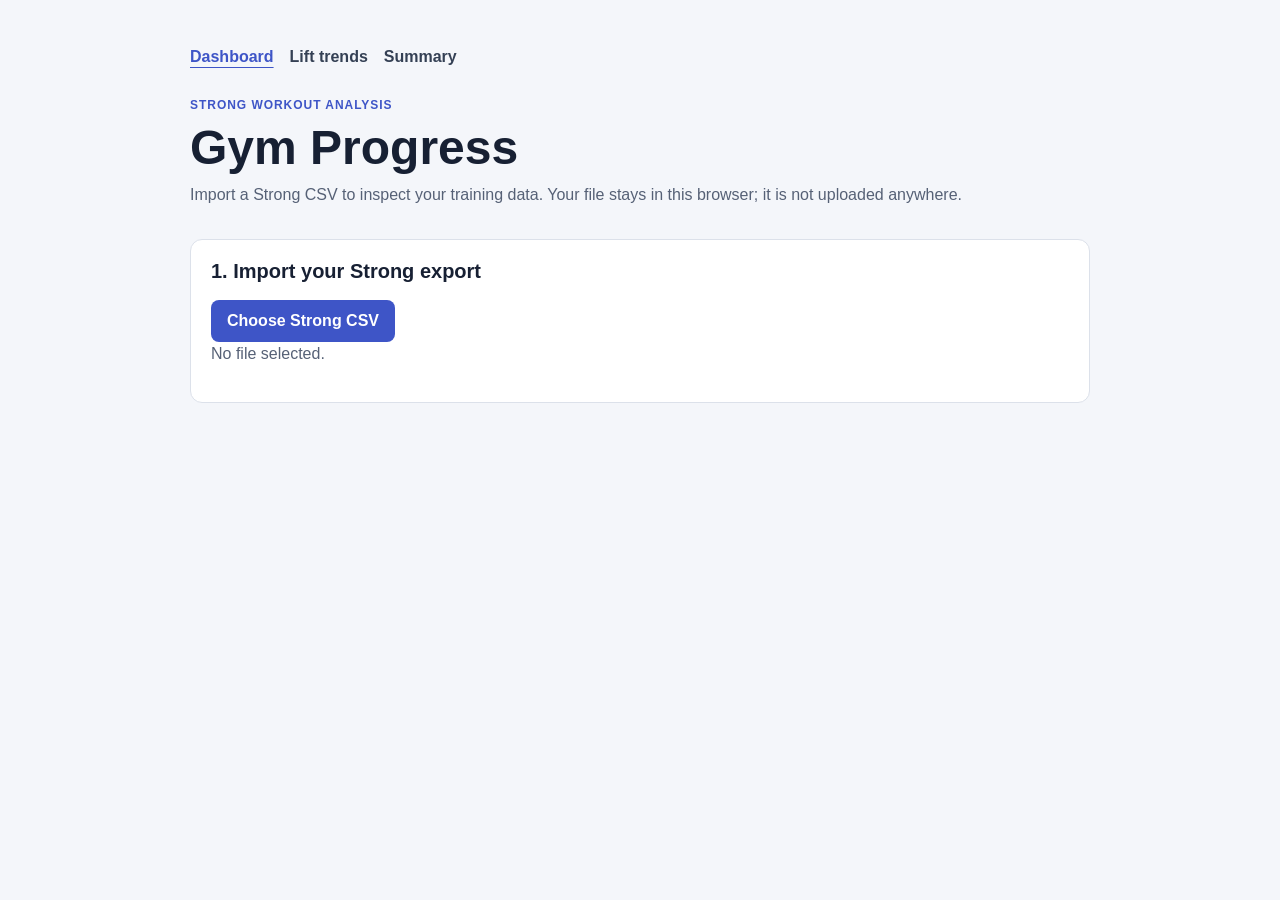
==== index.html @ dc495aec "Add training summary page" ====
<!doctype html>
<html lang="en">
  <head>
    <meta charset="UTF-8" />
    <meta name="viewport" content="width=device-width, initial-scale=1.0" />
    <title>Gym Progress</title>
    <link rel="stylesheet" href="style.css" />
  </head>
  <body>
    <main class="app">
      <header>
        <nav class="site-nav" aria-label="Main navigation">
          <a href="index.html" aria-current="page">Dashboard</a>
          <a href="trends.html">Lift trends</a>
          <a href="summary.html">Summary</a>
        </nav>
        <p class="eyebrow">Strong workout analysis</p>
        <h1>Gym Progress</h1>
        <p class="intro">Import a Strong CSV to inspect your training data. Your file stays in this browser; it is not uploaded anywhere.</p>
      </header>

      <section class="upload-panel" aria-labelledby="upload-title">
        <h2 id="upload-title">1. Import your Strong export</h2>
        <label class="file-picker" for="csv-file">
          <span>Choose Strong CSV</span>
          <input id="csv-file" type="file" accept=".csv,text/csv" />
        </label>
        <p id="file-status" class="status" aria-live="polite">No file selected.</p>
      </section>

      <section id="results" class="results" hidden aria-live="polite">
        <h2>2. Imported data</h2>
        <div class="summary-grid">
          <article class="metric-card"><span>Logged sets</span><strong id="set-count">0</strong></article>
          <article class="metric-card"><span>Workouts</span><strong id="workout-count">0</strong></article>
          <article class="metric-card"><span>Exercises</span><strong id="exercise-count">0</strong></article>
          <article class="metric-card"><span>Unmapped exercises</span><strong id="unmapped-count">0</strong></article>
        </div>

        <section class="unmapped-panel" aria-labelledby="unmapped-title">
          <h3 id="unmapped-title">Exercises needing a muscle mapping</h3>
          <p id="unmapped-message">All imported exercises have a mapping.</p>
          <ul id="unmapped-list"></ul>
        </section>

        <section class="hard-set-panel" aria-labelledby="hard-set-title">
          <h3 id="hard-set-title">Direct hard sets by muscle group</h3>
          <p>Every logged set counts once for each primary muscle of that exercise. Indirect sets are displayed separately.</p>
          <div id="muscle-set-summary" class="muscle-set-summary"></div>
        </section>

        <section aria-labelledby="weekly-title">
          <h3 id="weekly-title">Recent training weeks</h3>
          <p class="table-note">The most recent 12 weeks in this export, grouped Monday–Sunday. Counts are direct hard sets only.</p>
          <div class="table-wrap">
            <table>
              <thead>
                <tr><th>Week beginning</th><th>Direct hard sets</th><th>Muscle-group breakdown</th></tr>
              </thead>
              <tbody id="weekly-table-body"></tbody>
            </table>
          </div>
        </section>

        <section aria-labelledby="sets-title">
          <h3 id="sets-title">Imported sets</h3>
          <p class="table-note">Showing the first 25 sets. Direct and indirect muscles come from the editable mapping file.</p>
          <div class="table-wrap">
            <table>
              <thead>
                <tr><th>Date</th><th>Exercise</th><th>Weight</th><th>Reps</th><th>Direct muscles</th><th>Indirect muscles</th></tr>
              </thead>
              <tbody id="sets-table-body"></tbody>
            </table>
          </div>
        </section>
      </section>
    </main>

    <script src="data.js"></script>
    <script src="exercise-muscles.js"></script>
    <script src="script.js"></script>
  </body>
</html>
---- style.css ----
:root {
  font-family: Arial, sans-serif;
  color: #172033;
  background: #f4f6fa;
}

body {
  margin: 0;
}

.app {
  max-width: 900px;
  margin: 0 auto;
  padding: 3rem 1rem;
}

.site-nav {
  display: flex;
  gap: 1rem;
  margin-bottom: 2rem;
}

.site-nav a {
  color: #344054;
  font-weight: 700;
  text-decoration: none;
}

.site-nav a[aria-current="page"] {
  color: #3e55c7;
  text-decoration: underline;
  text-underline-offset: 0.3rem;
}

.select-label {
  display: block;
  margin-bottom: 0.5rem;
  font-weight: 700;
}

select {
  width: min(100%, 420px);
  padding: 0.7rem;
  color: #172033;
  background: #ffffff;
  border: 1px solid #aeb8c9;
  border-radius: 0.5rem;
  font: inherit;
}

.date-range {
  display: flex;
  flex-wrap: wrap;
  gap: 0.75rem;
  margin-top: 1.25rem;
}

.date-range label {
  display: grid;
  gap: 0.35rem;
  color: #344054;
  font-size: 0.9rem;
  font-weight: 700;
}

.date-range input {
  padding: 0.6rem;
  color: #172033;
  background: #ffffff;
  border: 1px solid #aeb8c9;
  border-radius: 0.5rem;
  font: inherit;
}

h1, h2, h3, p {
  margin-top: 0;
}

h1 {
  margin-bottom: 0.5rem;
  font-size: clamp(2rem, 5vw, 3rem);
}

h2 {
  font-size: 1.25rem;
}

h3 {
  font-size: 1rem;
}

.eyebrow {
  margin-bottom: 0.5rem;
  color: #3e55c7;
  font-weight: 700;
  letter-spacing: 0.08em;
  text-transform: uppercase;
  font-size: 0.75rem;
}

.intro, .status, .table-note, .unmapped-panel p {
  color: #566176;
  line-height: 1.5;
}

.upload-panel, .unmapped-panel {
  margin-top: 2rem;
  padding: 1.25rem;
  background: #ffffff;
  border: 1px solid #dce1ea;
  border-radius: 0.75rem;
}

.file-picker {
  display: inline-block;
  padding: 0.75rem 1rem;
  color: #ffffff;
  background: #3e55c7;
  border-radius: 0.5rem;
  cursor: pointer;
  font-weight: 700;
}

.file-picker:hover {
  background: #3145a9;
}

.file-picker input {
  display: none;
}

.results {
  margin-top: 2.5rem;
}

.summary-grid {
  display: grid;
  grid-template-columns: repeat(auto-fit, minmax(145px, 1fr));
  gap: 0.75rem;
  margin: 1rem 0 1.5rem;
}

.metric-card {
  padding: 1rem;
  background: #ffffff;
  border: 1px solid #dce1ea;
  border-radius: 0.75rem;
}

.metric-card span {
  display: block;
  color: #566176;
  font-size: 0.85rem;
}

.metric-card strong {
  display: block;
  margin-top: 0.25rem;
  font-size: 1.7rem;
}

.unmapped-panel {
  margin: 0 0 1.5rem;
  border-left: 4px solid #e7a830;
}

.hard-set-panel {
  margin: 0 0 1.5rem;
}

.one-rm-panel {
  margin: 2rem 0;
}

.summary-section {
  margin: 2rem 0;
}

.summary-section > p {
  color: #566176;
  line-height: 1.5;
}

.deload-section {
  padding: 1rem 1.25rem;
  background: #ffffff;
  border-left: 4px solid #7a5af8;
  border-radius: 0 0.75rem 0.75rem 0;
}

.one-rm-panel > p {
  color: #566176;
  line-height: 1.5;
}

.one-rm-panel code {
  padding: 0.1rem 0.25rem;
  background: #e9edf8;
  border-radius: 0.25rem;
}

.one-rm-chart {
  width: 100%;
  height: auto;
  margin-top: 0.75rem;
}

.chart-axis {
  stroke: #cdd4e0;
  stroke-width: 1;
}

.chart-line {
  fill: none;
  stroke: #3e55c7;
  stroke-width: 3;
  stroke-linejoin: round;
  stroke-linecap: round;
}

.chart-point {
  fill: #3e55c7;
}

.chart-label {
  fill: #667085;
  font-size: 12px;
}

.hard-set-panel > p {
  color: #566176;
  line-height: 1.5;
}

.muscle-set-summary {
  display: grid;
  grid-template-columns: repeat(auto-fit, minmax(145px, 1fr));
  gap: 0.75rem;
}

.muscle-set-card {
  padding: 0.9rem;
  background: #ffffff;
  border: 1px solid #dce1ea;
  border-radius: 0.75rem;
}

.muscle-set-card strong, .muscle-set-card span {
  display: block;
}

.muscle-set-card span {
  margin-top: 0.25rem;
  color: #566176;
  font-size: 0.8rem;
}

#unmapped-list {
  padding-left: 1.25rem;
  line-height: 1.6;
}

.table-wrap {
  overflow-x: auto;
  background: #ffffff;
  border: 1px solid #dce1ea;
  border-radius: 0.75rem;
}

table {
  width: 100%;
  border-collapse: collapse;
  text-align: left;
  font-size: 0.9rem;
}

th, td {
  padding: 0.75rem;
  border-bottom: 1px solid #edf0f5;
  vertical-align: top;
}

th {
  color: #566176;
  background: #fafbfc;
  font-size: 0.75rem;
  letter-spacing: 0.04em;
  text-transform: uppercase;
}

tbody tr:last-child td {
  border-bottom: 0;
}
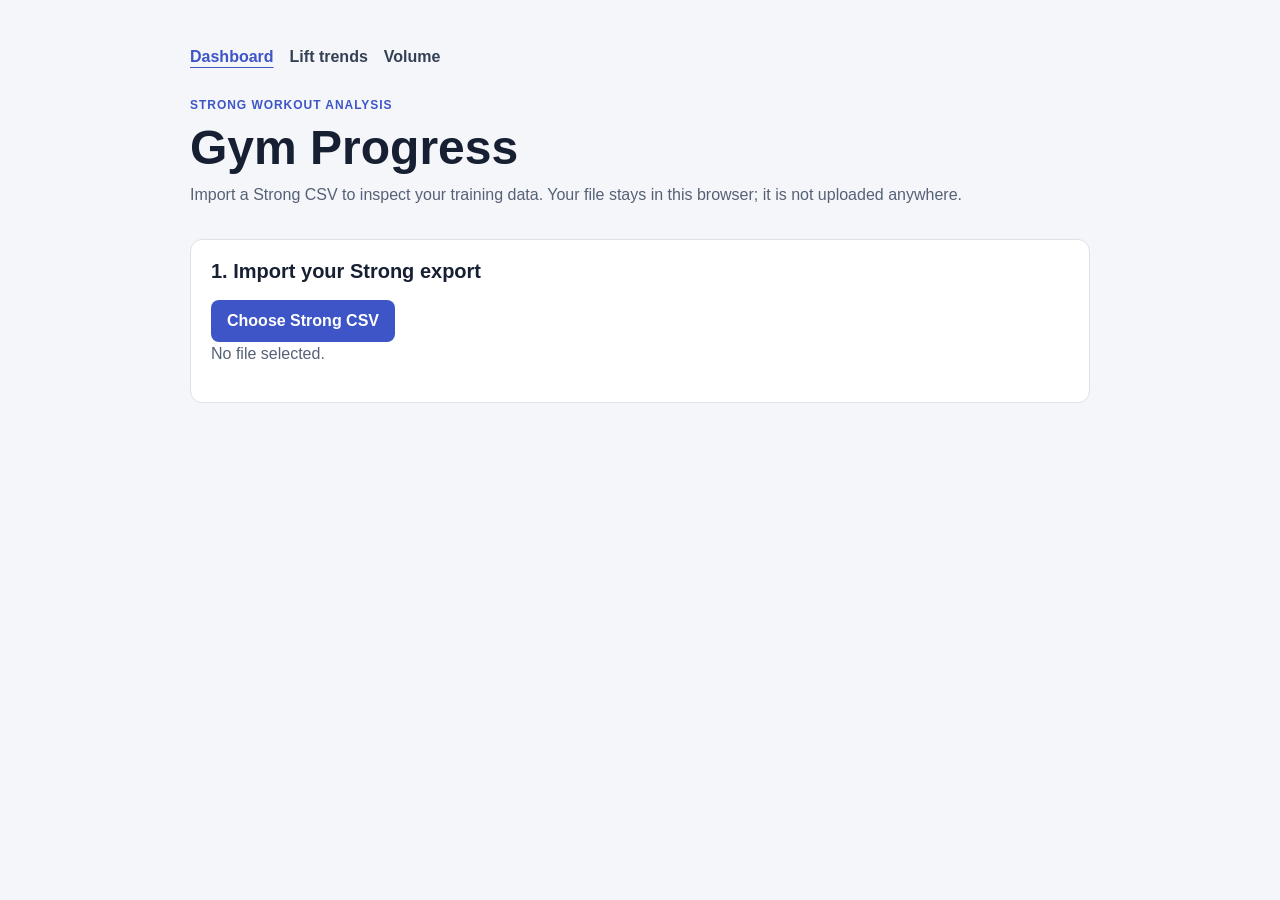
==== commit e09fe82d: "Move PRs to lift trends and rename volume page" ====
--- a/index.html
+++ b/index.html
@@ -12,7 +12,7 @@
         <nav class="site-nav" aria-label="Main navigation">
           <a href="index.html" aria-current="page">Dashboard</a>
           <a href="trends.html">Lift trends</a>
-          <a href="summary.html">Summary</a>
+          <a href="volume.html">Volume</a>
         </nav>
         <p class="eyebrow">Strong workout analysis</p>
         <h1>Gym Progress</h1>
--- a/style.css
+++ b/style.css
@@ -70,6 +70,97 @@
   border: 1px solid #aeb8c9;
   border-radius: 0.5rem;
   font: inherit;
+}
+
+.period-presets {
+  display: flex;
+  flex-wrap: wrap;
+  gap: 0.5rem;
+  margin-top: 0.75rem;
+}
+
+.period-presets button {
+  padding: 0.55rem 0.75rem;
+  color: #344054;
+  background: #ffffff;
+  border: 1px solid #aeb8c9;
+  border-radius: 0.5rem;
+  cursor: pointer;
+  font: inherit;
+  font-size: 0.85rem;
+}
+
+.period-presets button[aria-pressed="true"] {
+  color: #ffffff;
+  background: #3e55c7;
+  border-color: #3e55c7;
+}
+
+.chart-controls {
+  display: flex;
+  flex-wrap: wrap;
+  gap: 0.75rem;
+  margin: 1rem 0 0.5rem;
+}
+
+.chart-controls label {
+  display: grid;
+  gap: 0.35rem;
+  color: #344054;
+  font-size: 0.9rem;
+  font-weight: 700;
+}
+
+.chart-controls select {
+  min-width: 12rem;
+}
+
+.chart-value {
+  margin: 0.75rem 0;
+  color: #344054;
+  font-weight: 700;
+}
+
+.metric-chart {
+  overflow-x: auto;
+}
+
+.metric-chart svg {
+  display: block;
+  min-width: 540px;
+  width: 100%;
+}
+
+.metric-chart-label {
+  fill: #344054;
+  font-size: 13px;
+}
+
+.metric-chart-value {
+  fill: #566176;
+  font-size: 12px;
+  text-anchor: end;
+}
+
+.weekly-chart-title {
+  margin: 1.5rem 0 0.5rem;
+}
+
+.metric-chart-axis {
+  stroke: #cdd4e0;
+  stroke-width: 1;
+}
+
+.metric-chart-line {
+  fill: none;
+  stroke: #3e55c7;
+  stroke-linecap: round;
+  stroke-linejoin: round;
+  stroke-width: 3;
+}
+
+.metric-chart-point {
+  fill: #3e55c7;
 }
 
 h1, h2, h3, p {
@@ -181,6 +272,63 @@
   line-height: 1.5;
 }
 
+.body-map-section {
+  margin-top: 1.5rem;
+}
+
+.body-map-section h3 {
+  margin-bottom: 0.5rem;
+}
+
+.body-map-legend {
+  display: flex;
+  align-items: center;
+  gap: 0.5rem;
+  margin: 0.75rem 0;
+  color: #566176;
+  font-size: 0.8rem;
+}
+
+.body-map-legend i {
+  display: block;
+  width: 9rem;
+  height: 0.75rem;
+  background: linear-gradient(90deg, hsl(230 64% 90%), hsl(230 64% 45%));
+  border-radius: 99px;
+}
+
+.body-map {
+  display: block;
+  width: min(100%, 600px);
+  margin: 0 auto;
+}
+
+.body-silhouette {
+  fill: #edf0f5;
+}
+
+.body-map-label {
+  fill: #566176;
+  font-size: 14px;
+  font-weight: 700;
+  text-anchor: middle;
+}
+
+.body-regions [data-muscle] {
+  fill: hsl(230 64% 90%);
+  stroke: #ffffff;
+  stroke-width: 1.5;
+  cursor: pointer;
+  transition: opacity 150ms ease, stroke-width 150ms ease;
+}
+
+.body-regions [data-muscle]:hover,
+.body-regions [data-muscle]:focus,
+.body-regions [data-muscle].is-highlighted {
+  stroke: #172033;
+  stroke-width: 3;
+}
+
 .deload-section {
   padding: 1rem 1.25rem;
   background: #ffffff;
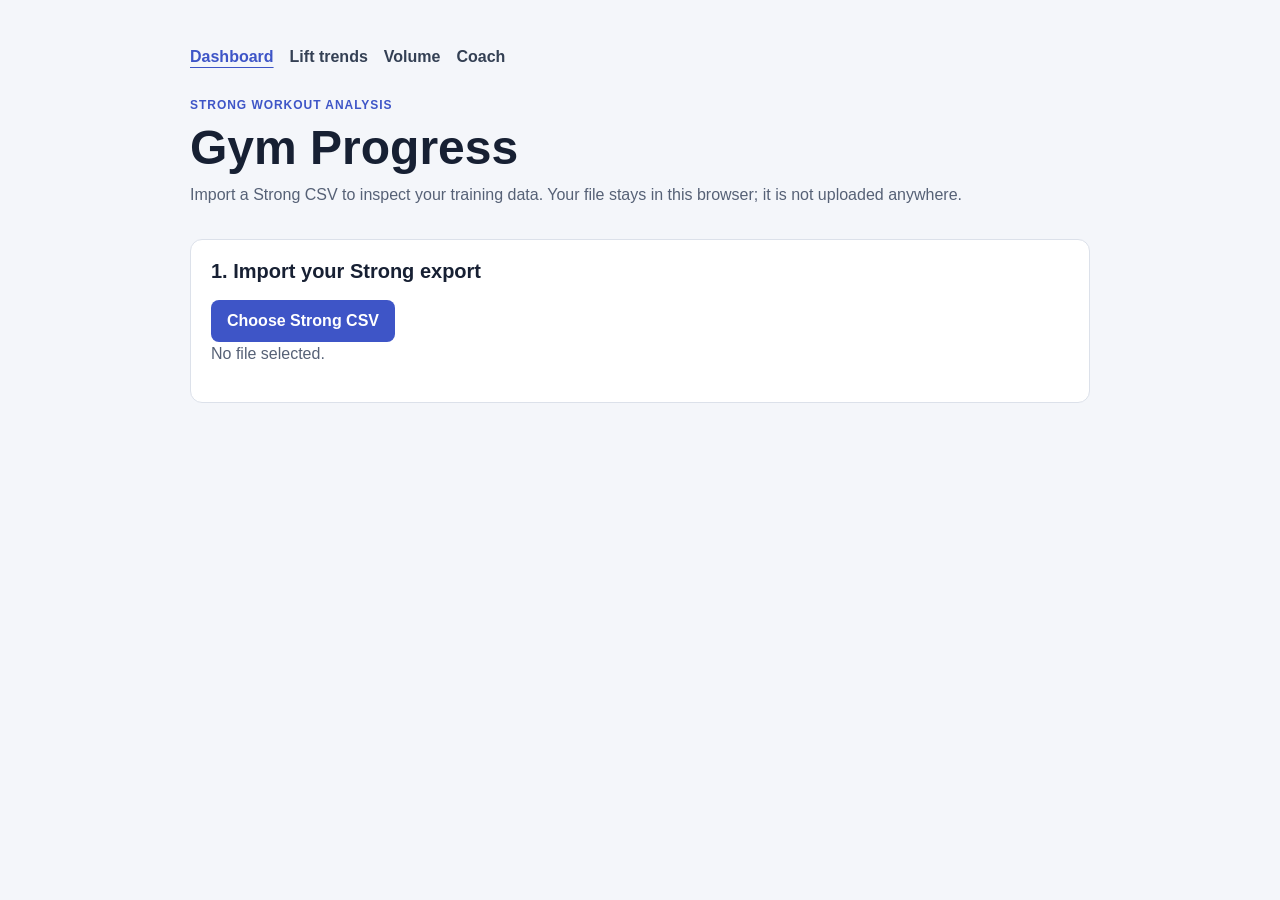
==== commit d0413101: "Add data-driven coach review page" ====
--- a/index.html
+++ b/index.html
@@ -13,6 +13,7 @@
           <a href="index.html" aria-current="page">Dashboard</a>
           <a href="trends.html">Lift trends</a>
           <a href="volume.html">Volume</a>
+          <a href="coach.html">Coach</a>
         </nav>
         <p class="eyebrow">Strong workout analysis</p>
         <h1>Gym Progress</h1>
--- a/style.css
+++ b/style.css
@@ -161,6 +161,117 @@
 
 .metric-chart-point {
   fill: #3e55c7;
+}
+
+.line-legend {
+  display: flex;
+  flex-wrap: wrap;
+  gap: 0.75rem;
+  margin-top: 0.75rem;
+}
+
+.line-legend span {
+  display: inline-flex;
+  align-items: center;
+  gap: 0.35rem;
+  color: #344054;
+  font-size: 0.85rem;
+}
+
+.line-legend i {
+  display: inline-block;
+  width: 0.8rem;
+  height: 0.8rem;
+  border-radius: 50%;
+}
+
+.chart-tooltip {
+  min-height: 1.5rem;
+  margin: 0.75rem 0 0;
+  color: #344054;
+  font-weight: 700;
+}
+
+.coach-period {
+  margin: 1.5rem 0;
+  color: #3e55c7;
+  font-weight: 700;
+}
+
+.coach-overall, .coach-limits {
+  padding: 1.25rem;
+  background: #ffffff;
+  border: 1px solid #dce1ea;
+  border-radius: 0.75rem;
+}
+
+.coach-section {
+  margin-top: 2rem;
+}
+
+.coach-insights {
+  display: grid;
+  gap: 1rem;
+}
+
+.coach-insight {
+  padding: 1.25rem;
+  background: #ffffff;
+  border: 1px solid #dce1ea;
+  border-radius: 0.75rem;
+}
+
+.coach-insight-priority {
+  border-left: 4px solid #3e55c7;
+}
+
+.coach-insight h3 {
+  margin-bottom: 0.5rem;
+}
+
+.coach-numbers {
+  color: #3e55c7;
+  font-weight: 700;
+}
+
+.coach-next {
+  margin-bottom: 0.75rem;
+  font-weight: 700;
+}
+
+.coach-confidence {
+  display: inline-block;
+  margin-bottom: 0.75rem;
+  color: #566176;
+  font-size: 0.85rem;
+  font-weight: 700;
+}
+
+.coach-insight details {
+  color: #566176;
+  line-height: 1.5;
+}
+
+.coach-insight summary {
+  color: #344054;
+  cursor: pointer;
+  font-weight: 700;
+}
+
+.coach-limits {
+  margin-top: 2rem;
+  border-left: 4px solid #e7a830;
+}
+
+.coach-limits ul {
+  margin-bottom: 0;
+  padding-left: 1.25rem;
+  color: #566176;
+  line-height: 1.5;
+}
+
+.coach-empty {
+  color: #566176;
 }
 
 h1, h2, h3, p {
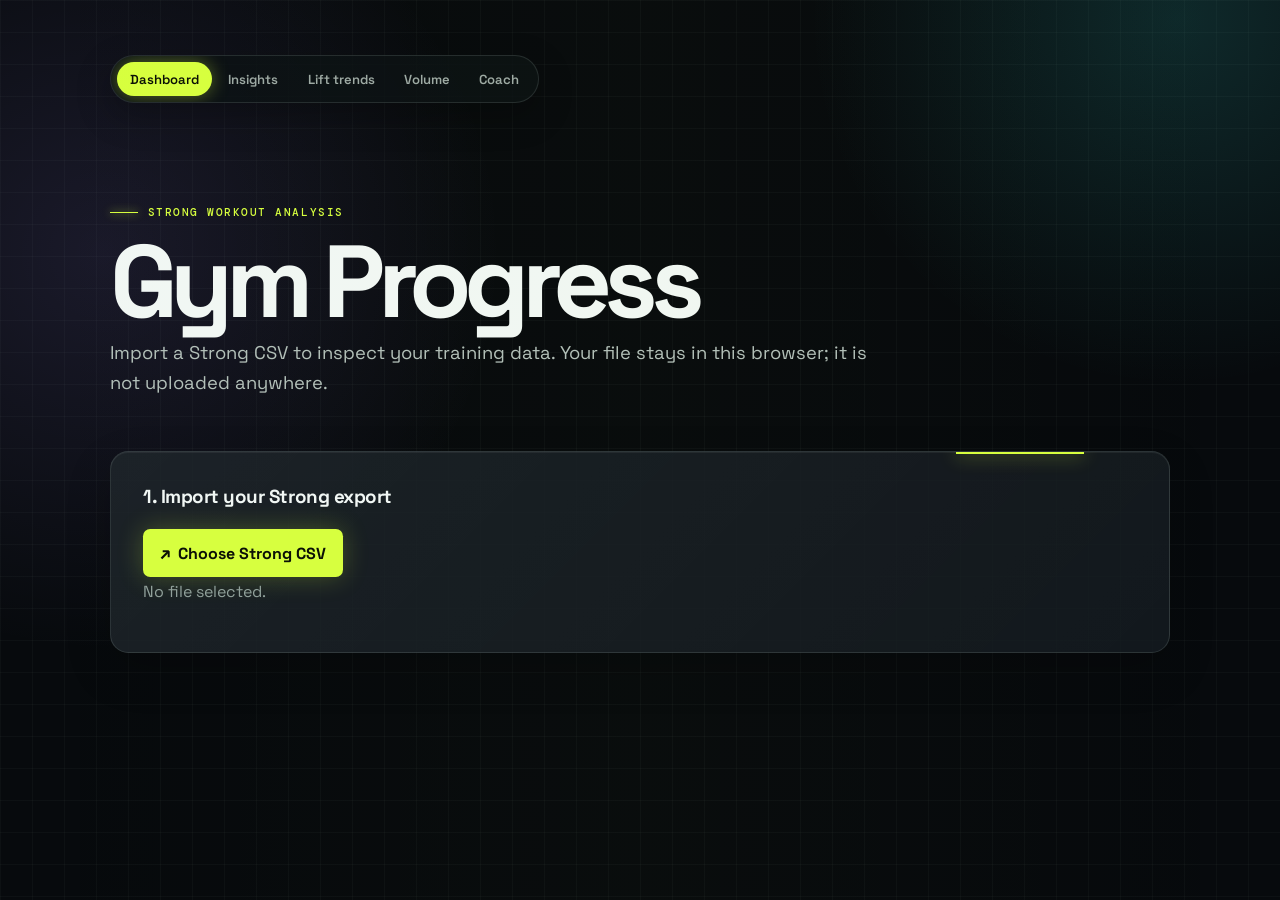
==== commit 910b703e: "Add analytics insights dashboard" ====
--- a/index.html
+++ b/index.html
@@ -11,6 +11,7 @@
       <header>
         <nav class="site-nav" aria-label="Main navigation">
           <a href="index.html" aria-current="page">Dashboard</a>
+          <a href="insights.html">Insights</a>
           <a href="trends.html">Lift trends</a>
           <a href="volume.html">Volume</a>
           <a href="coach.html">Coach</a>
@@ -62,19 +63,6 @@
             </table>
           </div>
         </section>
-
-        <section aria-labelledby="sets-title">
-          <h3 id="sets-title">Imported sets</h3>
-          <p class="table-note">Showing the first 25 sets. Direct and indirect muscles come from the editable mapping file.</p>
-          <div class="table-wrap">
-            <table>
-              <thead>
-                <tr><th>Date</th><th>Exercise</th><th>Weight</th><th>Reps</th><th>Direct muscles</th><th>Indirect muscles</th></tr>
-              </thead>
-              <tbody id="sets-table-body"></tbody>
-            </table>
-          </div>
-        </section>
       </section>
     </main>
 
--- a/style.css
+++ b/style.css
@@ -1,552 +1,108 @@
-:root {
-  font-family: Arial, sans-serif;
-  color: #172033;
-  background: #f4f6fa;
-}
+@import url("https://fonts.googleapis.com/css2?family=DM+Mono:wght@400;500&family=Space+Grotesk:wght@400;500;600;700&display=swap");
 
-body {
-  margin: 0;
-}
+:root { color-scheme: dark; font-family: "Space Grotesk", "Segoe UI", sans-serif; color: #f1f7f4; background: #070a0d; --panel: rgba(17,24,29,.82); --line: rgba(209,232,219,.13); --muted: #91a19b; --acid: #d7ff3f; --cyan: #3ee9e1; --violet: #a68cff; --warning: #ffc857; }
+* { box-sizing: border-box; }
+body { min-width: 320px; min-height: 100vh; margin: 0; background: radial-gradient(circle at 92% 2%,rgba(62,233,225,.14),transparent 23rem),radial-gradient(circle at 8% 28%,rgba(166,140,255,.12),transparent 25rem),linear-gradient(rgba(220,255,232,.026) 1px,transparent 1px),linear-gradient(90deg,rgba(220,255,232,.026) 1px,transparent 1px),#070a0d; background-size: auto,auto,32px 32px,32px 32px,auto; }
+body::before { position: fixed; inset: 0; content: ""; pointer-events: none; background: linear-gradient(90deg,transparent,rgba(215,255,63,.015),transparent); }
+.app { max-width: 1100px; margin: 0 auto; padding: clamp(1.25rem,4vw,4.5rem) 1.25rem 4rem; }
+header { padding: .25rem 0 2.75rem; }
+.site-nav { display: flex; align-items: center; width: fit-content; max-width: 100%; gap: .2rem; margin-bottom: clamp(3rem,8vw,6.5rem); padding: .35rem; overflow-x: auto; background: rgba(12,18,21,.78); border: 1px solid var(--line); border-radius: 999px; box-shadow: 0 12px 35px rgba(0,0,0,.25); }
+.site-nav a { flex: 0 0 auto; padding: .55rem .82rem; color: #9eaaa5; border-radius: 999px; font-size: .82rem; font-weight: 600; text-decoration: none; transition: .16s ease; }
+.site-nav a:hover { color: var(--acid); }
+.site-nav a[aria-current="page"] { color: #0b1006; background: var(--acid); box-shadow: 0 0 18px rgba(215,255,63,.38); }
+h1,h2,h3,p { margin-top: 0; }
+h1 { max-width: 12ch; margin-bottom: .75rem; font-size: clamp(3rem,8vw,6.7rem); line-height: .86; letter-spacing: -.075em; }
+h2 { font-size: 1.18rem; letter-spacing: -.025em; } h3 { font-size: .94rem; letter-spacing: -.015em; }
+.eyebrow { display: flex; align-items: center; gap: .6rem; margin-bottom: 1.15rem; color: var(--acid); font-family: "DM Mono",monospace; font-size: .68rem; font-weight: 500; letter-spacing: .14em; text-transform: uppercase; }
+.eyebrow::before { width: 1.75rem; height: 1px; content: ""; background: currentColor; box-shadow: 0 0 9px currentColor; }
+.intro { max-width: 48rem; margin-bottom: 0; color: #b3c0ba; font-size: clamp(1rem,2vw,1.15rem); line-height: 1.65; }
+.status,.table-note,.unmapped-panel p,.summary-section>p,.one-rm-panel>p,.hard-set-panel>p { color: var(--muted); line-height: 1.6; } a { color: var(--cyan); }
+.upload-panel,.unmapped-panel,.coach-overall,.coach-limits,.coach-insight,.metric-card,.muscle-set-card,.table-wrap,.deload-section { background: linear-gradient(135deg,rgba(255,255,255,.055),rgba(255,255,255,.015)),var(--panel); border: 1px solid var(--line); box-shadow: inset 0 1px 0 rgba(255,255,255,.055),0 18px 45px rgba(0,0,0,.18); }
+.upload-panel { position: relative; margin-top: .5rem; padding: clamp(1.25rem,3vw,2rem); overflow: hidden; border-radius: 1.15rem; }
+.upload-panel::after { position: absolute; top: 0; right: 8%; width: 8rem; height: 2px; content: ""; background: var(--acid); box-shadow: 0 0 18px var(--acid); }
+.file-picker { display: inline-flex; align-items: center; gap: .45rem; margin: .3rem 0 .1rem; padding: .82rem 1.05rem; color: #0b1006; background: var(--acid); border-radius: .45rem; box-shadow: 0 0 26px rgba(215,255,63,.24); cursor: pointer; font-weight: 700; transition: transform .16s ease,box-shadow .16s ease; }
+.file-picker::before { content: "↗"; font-size: 1.1rem; } .file-picker:hover { transform: translateY(-2px); box-shadow: 0 0 34px rgba(215,255,63,.4); } .file-picker input { display: none; }
+.results { margin-top: 2.75rem; } .summary-grid { display: grid; grid-template-columns: repeat(auto-fit,minmax(150px,1fr)); gap: .75rem; margin: 1rem 0 2rem; }
+.metric-card { position: relative; min-height: 8rem; padding: 1.05rem; overflow: hidden; border-radius: .85rem; } .metric-card::before { position: absolute; top: 0; left: 0; width: 100%; height: 2px; content: ""; background: linear-gradient(90deg,var(--acid),transparent 70%); }
+.metric-card span,.muscle-set-card span { display: block; color: var(--muted); font-family: "DM Mono",monospace; font-size: .71rem; letter-spacing: .03em; text-transform: uppercase; }
+.metric-card strong { display: block; margin-top: .7rem; color: var(--acid); font-size: clamp(1.9rem,5vw,2.65rem); letter-spacing: -.07em; line-height: .9; text-shadow: 0 0 25px rgba(215,255,63,.18); }
+.unmapped-panel,.coach-overall,.coach-limits,.coach-insight { padding: 1.3rem; border-radius: .85rem; } .unmapped-panel { margin: 0 0 1.5rem; border-left: 3px solid var(--warning); } .hard-set-panel,.one-rm-panel,.summary-section { margin: 2.25rem 0; }
+.muscle-set-summary { display: grid; grid-template-columns: repeat(auto-fit,minmax(145px,1fr)); gap: .75rem; } .muscle-set-card { padding: .9rem; border-radius: .75rem; } .muscle-set-card strong { display: block; margin-top: .45rem; color: #f3f8f5; font-size: 1.25rem; }
+.select-label,.date-range label,.chart-controls label { display: grid; gap: .4rem; color: #c8d5cf; font-family: "DM Mono",monospace; font-size: .72rem; font-weight: 500; letter-spacing: .04em; text-transform: uppercase; }
+select,.date-range input { width: min(100%,420px); padding: .72rem .78rem; color: #eef8f1; background: rgba(4,8,10,.66); border: 1px solid rgba(209,232,219,.19); border-radius: .45rem; font: inherit; outline: none; } select:focus,.date-range input:focus { border-color: var(--cyan); box-shadow: 0 0 0 3px rgba(62,233,225,.13); }
+.date-range { display: flex; flex-wrap: wrap; gap: .75rem; margin-top: 1.25rem; } .period-presets { display: flex; flex-wrap: wrap; gap: .45rem; margin-top: .75rem; }
+.period-presets button { padding: .52rem .75rem; color: #b6c4be; background: rgba(17,24,29,.74); border: 1px solid var(--line); border-radius: 999px; cursor: pointer; font: inherit; font-size: .8rem; transition: .16s ease; } .period-presets button:hover,.period-presets button[aria-pressed="true"] { color: var(--acid); border-color: rgba(215,255,63,.55); background: rgba(215,255,63,.09); }
+.table-wrap { overflow-x: auto; border-radius: .85rem; } table { width: 100%; border-collapse: collapse; text-align: left; font-size: .9rem; } th,td { padding: .9rem 1rem; border-bottom: 1px solid var(--line); vertical-align: top; } th { color: var(--acid); background: rgba(215,255,63,.045); font-family: "DM Mono",monospace; font-size: .66rem; font-weight: 500; letter-spacing: .08em; text-transform: uppercase; } td { color: #d5dfda; } tbody tr { transition: background .14s ease; } tbody tr:hover { background: rgba(62,233,225,.045); } tbody tr:last-child td { border-bottom: 0; }
+.chart-controls { display: flex; flex-wrap: wrap; gap: .9rem; margin: 1rem 0 .5rem; } .chart-controls select { min-width: 12rem; } .chart-value,.chart-tooltip { min-height: 1.5rem; margin: .75rem 0; color: #c7d3ce; font-weight: 600; } .metric-chart { overflow-x: auto; padding: .75rem 0; } .metric-chart svg { display: block; min-width: 540px; width: 100%; }
+.metric-chart-label,.chart-label { fill: #aebbb5; font-size: 13px; } .metric-chart-value { fill: #7f9089; font-size: 12px; text-anchor: end; } .metric-chart-axis,.chart-axis { stroke: rgba(209,232,219,.2); stroke-width: 1; } .metric-chart-line,.chart-line { fill: none; stroke: var(--cyan); stroke-linecap: round; stroke-linejoin: round; stroke-width: 3; filter: drop-shadow(0 0 5px rgba(62,233,225,.5)); } .metric-chart-point,.chart-point { fill: var(--acid); stroke: #101719; stroke-width: 2; }
+.weekly-chart-title { margin: 1.5rem 0 .5rem; } .line-legend { display: flex; flex-wrap: wrap; gap: .75rem; margin-top: .75rem; } .line-legend span { display: inline-flex; align-items: center; gap: .35rem; color: var(--muted); font-size: .85rem; } .line-legend i { display: inline-block; width: .75rem; height: .75rem; border-radius: 50%; box-shadow: 0 0 9px currentColor; }
+.coach-period,.coach-numbers { color: var(--acid); font-family: "DM Mono",monospace; font-size: .82rem; font-weight: 500; } .coach-period { margin: 0 0 1.5rem; } .coach-section { margin-top: 2rem; } .coach-insights { display: grid; gap: .85rem; } .coach-insight-priority { border-left: 3px solid var(--cyan); } .coach-insight h3 { margin-bottom: .5rem; } .coach-next { margin-bottom: .75rem; font-weight: 700; } .coach-confidence { display: inline-block; margin-bottom: .75rem; color: var(--muted); font-size: .82rem; font-weight: 600; } .coach-insight details,.coach-limits ul { color: var(--muted); line-height: 1.6; } .coach-insight summary { color: #dbe8e1; cursor: pointer; font-weight: 600; } .coach-limits { margin-top: 2rem; border-left: 3px solid var(--warning); } .coach-empty { color: var(--muted); }
+.body-map-section { margin-top: 1.75rem; } .body-map-legend { display: flex; align-items: center; gap: .5rem; margin: .75rem 0; color: var(--muted); font-size: .8rem; } .body-map-legend i { display: block; width: 9rem; height: .65rem; background: linear-gradient(90deg,#1c3635,var(--cyan),var(--acid)); border-radius: 99px; } .body-map { display: block; width: min(100%,600px); margin: 0 auto; filter: drop-shadow(0 8px 22px rgba(0,0,0,.35)); } .body-silhouette { fill: #182126; } .body-map-label { fill: #9aaba3; font-family: "DM Mono",monospace; font-size: 12px; font-weight: 500; text-anchor: middle; } .body-regions [data-muscle] { fill: #294744; stroke: #0e1518; stroke-width: 1.5; cursor: pointer; transition: .15s ease; } .body-regions [data-muscle]:hover,.body-regions [data-muscle]:focus,.body-regions [data-muscle].is-highlighted { stroke: var(--acid); stroke-width: 2.5; filter: drop-shadow(0 0 7px rgba(215,255,63,.8)); }
+.deload-section { padding: 1.2rem 1.35rem; border-left: 3px solid var(--violet); border-radius: 0 .85rem .85rem 0; } .one-rm-panel code { padding: .1rem .25rem; color: var(--cyan); background: rgba(62,233,225,.09); border-radius: .25rem; } .one-rm-chart { width: 100%; height: auto; margin-top: .75rem; } #unmapped-list { padding-left: 1.25rem; line-height: 1.6; }
+@media (max-width:520px) { .app { padding-inline: 1rem; } header { padding-bottom: 2rem; } .site-nav { width: 100%; margin-bottom: 3.5rem; } .site-nav a { padding-inline: .7rem; font-size: .75rem; } h1 { font-size: clamp(3rem,16vw,4.4rem); } th,td { padding: .75rem; } }
 
-.app {
-  max-width: 900px;
-  margin: 0 auto;
-  padding: 3rem 1rem;
-}
-
-.site-nav {
-  display: flex;
-  gap: 1rem;
-  margin-bottom: 2rem;
-}
-
-.site-nav a {
-  color: #344054;
-  font-weight: 700;
-  text-decoration: none;
-}
-
-.site-nav a[aria-current="page"] {
-  color: #3e55c7;
-  text-decoration: underline;
-  text-underline-offset: 0.3rem;
-}
-
-.select-label {
-  display: block;
-  margin-bottom: 0.5rem;
-  font-weight: 700;
-}
-
-select {
-  width: min(100%, 420px);
-  padding: 0.7rem;
-  color: #172033;
-  background: #ffffff;
-  border: 1px solid #aeb8c9;
-  border-radius: 0.5rem;
-  font: inherit;
-}
-
-.date-range {
-  display: flex;
-  flex-wrap: wrap;
-  gap: 0.75rem;
-  margin-top: 1.25rem;
-}
-
-.date-range label {
-  display: grid;
-  gap: 0.35rem;
-  color: #344054;
-  font-size: 0.9rem;
-  font-weight: 700;
-}
-
-.date-range input {
-  padding: 0.6rem;
-  color: #172033;
-  background: #ffffff;
-  border: 1px solid #aeb8c9;
-  border-radius: 0.5rem;
-  font: inherit;
-}
-
-.period-presets {
-  display: flex;
-  flex-wrap: wrap;
-  gap: 0.5rem;
-  margin-top: 0.75rem;
-}
-
-.period-presets button {
-  padding: 0.55rem 0.75rem;
-  color: #344054;
-  background: #ffffff;
-  border: 1px solid #aeb8c9;
-  border-radius: 0.5rem;
-  cursor: pointer;
-  font: inherit;
-  font-size: 0.85rem;
-}
-
-.period-presets button[aria-pressed="true"] {
-  color: #ffffff;
-  background: #3e55c7;
-  border-color: #3e55c7;
-}
-
-.chart-controls {
-  display: flex;
-  flex-wrap: wrap;
-  gap: 0.75rem;
-  margin: 1rem 0 0.5rem;
-}
-
-.chart-controls label {
-  display: grid;
-  gap: 0.35rem;
-  color: #344054;
-  font-size: 0.9rem;
-  font-weight: 700;
-}
-
-.chart-controls select {
-  min-width: 12rem;
-}
-
-.chart-value {
-  margin: 0.75rem 0;
-  color: #344054;
-  font-weight: 700;
-}
-
-.metric-chart {
-  overflow-x: auto;
-}
-
-.metric-chart svg {
-  display: block;
-  min-width: 540px;
-  width: 100%;
-}
-
-.metric-chart-label {
-  fill: #344054;
-  font-size: 13px;
-}
-
-.metric-chart-value {
-  fill: #566176;
-  font-size: 12px;
-  text-anchor: end;
-}
-
-.weekly-chart-title {
-  margin: 1.5rem 0 0.5rem;
-}
-
-.metric-chart-axis {
-  stroke: #cdd4e0;
-  stroke-width: 1;
-}
-
-.metric-chart-line {
-  fill: none;
-  stroke: #3e55c7;
-  stroke-linecap: round;
-  stroke-linejoin: round;
-  stroke-width: 3;
-}
-
-.metric-chart-point {
-  fill: #3e55c7;
-}
-
-.line-legend {
-  display: flex;
-  flex-wrap: wrap;
-  gap: 0.75rem;
-  margin-top: 0.75rem;
-}
-
-.line-legend span {
-  display: inline-flex;
-  align-items: center;
-  gap: 0.35rem;
-  color: #344054;
-  font-size: 0.85rem;
-}
-
-.line-legend i {
-  display: inline-block;
-  width: 0.8rem;
-  height: 0.8rem;
-  border-radius: 50%;
-}
-
-.chart-tooltip {
-  min-height: 1.5rem;
-  margin: 0.75rem 0 0;
-  color: #344054;
-  font-weight: 700;
-}
-
-.coach-period {
-  margin: 1.5rem 0;
-  color: #3e55c7;
-  font-weight: 700;
-}
-
-.coach-overall, .coach-limits {
-  padding: 1.25rem;
-  background: #ffffff;
-  border: 1px solid #dce1ea;
-  border-radius: 0.75rem;
-}
-
-.coach-section {
-  margin-top: 2rem;
-}
-
-.coach-insights {
-  display: grid;
-  gap: 1rem;
-}
-
-.coach-insight {
-  padding: 1.25rem;
-  background: #ffffff;
-  border: 1px solid #dce1ea;
-  border-radius: 0.75rem;
-}
-
-.coach-insight-priority {
-  border-left: 4px solid #3e55c7;
-}
-
-.coach-insight h3 {
-  margin-bottom: 0.5rem;
-}
-
-.coach-numbers {
-  color: #3e55c7;
-  font-weight: 700;
-}
-
-.coach-next {
-  margin-bottom: 0.75rem;
-  font-weight: 700;
-}
-
-.coach-confidence {
-  display: inline-block;
-  margin-bottom: 0.75rem;
-  color: #566176;
-  font-size: 0.85rem;
-  font-weight: 700;
-}
-
-.coach-insight details {
-  color: #566176;
-  line-height: 1.5;
-}
-
-.coach-insight summary {
-  color: #344054;
-  cursor: pointer;
-  font-weight: 700;
-}
-
-.coach-limits {
-  margin-top: 2rem;
-  border-left: 4px solid #e7a830;
-}
-
-.coach-limits ul {
-  margin-bottom: 0;
-  padding-left: 1.25rem;
-  color: #566176;
-  line-height: 1.5;
-}
-
-.coach-empty {
-  color: #566176;
-}
-
-h1, h2, h3, p {
-  margin-top: 0;
-}
-
-h1 {
-  margin-bottom: 0.5rem;
-  font-size: clamp(2rem, 5vw, 3rem);
-}
-
-h2 {
-  font-size: 1.25rem;
-}
-
-h3 {
-  font-size: 1rem;
-}
-
-.eyebrow {
-  margin-bottom: 0.5rem;
-  color: #3e55c7;
-  font-weight: 700;
-  letter-spacing: 0.08em;
-  text-transform: uppercase;
-  font-size: 0.75rem;
-}
-
-.intro, .status, .table-note, .unmapped-panel p {
-  color: #566176;
-  line-height: 1.5;
-}
-
-.upload-panel, .unmapped-panel {
-  margin-top: 2rem;
-  padding: 1.25rem;
-  background: #ffffff;
-  border: 1px solid #dce1ea;
-  border-radius: 0.75rem;
-}
-
-.file-picker {
-  display: inline-block;
-  padding: 0.75rem 1rem;
-  color: #ffffff;
-  background: #3e55c7;
-  border-radius: 0.5rem;
-  cursor: pointer;
-  font-weight: 700;
-}
-
-.file-picker:hover {
-  background: #3145a9;
-}
-
-.file-picker input {
-  display: none;
-}
-
-.results {
-  margin-top: 2.5rem;
-}
-
-.summary-grid {
-  display: grid;
-  grid-template-columns: repeat(auto-fit, minmax(145px, 1fr));
-  gap: 0.75rem;
-  margin: 1rem 0 1.5rem;
-}
-
-.metric-card {
-  padding: 1rem;
-  background: #ffffff;
-  border: 1px solid #dce1ea;
-  border-radius: 0.75rem;
-}
-
-.metric-card span {
-  display: block;
-  color: #566176;
-  font-size: 0.85rem;
-}
-
-.metric-card strong {
-  display: block;
-  margin-top: 0.25rem;
-  font-size: 1.7rem;
-}
-
-.unmapped-panel {
-  margin: 0 0 1.5rem;
-  border-left: 4px solid #e7a830;
-}
-
-.hard-set-panel {
-  margin: 0 0 1.5rem;
-}
-
-.one-rm-panel {
-  margin: 2rem 0;
-}
-
-.summary-section {
-  margin: 2rem 0;
-}
-
-.summary-section > p {
-  color: #566176;
-  line-height: 1.5;
-}
-
-.body-map-section {
-  margin-top: 1.5rem;
-}
-
-.body-map-section h3 {
-  margin-bottom: 0.5rem;
-}
-
-.body-map-legend {
-  display: flex;
-  align-items: center;
-  gap: 0.5rem;
-  margin: 0.75rem 0;
-  color: #566176;
-  font-size: 0.8rem;
-}
-
-.body-map-legend i {
-  display: block;
-  width: 9rem;
-  height: 0.75rem;
-  background: linear-gradient(90deg, hsl(230 64% 90%), hsl(230 64% 45%));
-  border-radius: 99px;
-}
-
-.body-map {
-  display: block;
-  width: min(100%, 600px);
-  margin: 0 auto;
-}
-
-.body-silhouette {
-  fill: #edf0f5;
-}
-
-.body-map-label {
-  fill: #566176;
-  font-size: 14px;
-  font-weight: 700;
-  text-anchor: middle;
-}
-
-.body-regions [data-muscle] {
-  fill: hsl(230 64% 90%);
-  stroke: #ffffff;
-  stroke-width: 1.5;
-  cursor: pointer;
-  transition: opacity 150ms ease, stroke-width 150ms ease;
-}
-
-.body-regions [data-muscle]:hover,
-.body-regions [data-muscle]:focus,
-.body-regions [data-muscle].is-highlighted {
-  stroke: #172033;
-  stroke-width: 3;
-}
-
-.deload-section {
-  padding: 1rem 1.25rem;
-  background: #ffffff;
-  border-left: 4px solid #7a5af8;
-  border-radius: 0 0.75rem 0.75rem 0;
-}
-
-.one-rm-panel > p {
-  color: #566176;
-  line-height: 1.5;
-}
-
-.one-rm-panel code {
-  padding: 0.1rem 0.25rem;
-  background: #e9edf8;
-  border-radius: 0.25rem;
-}
-
-.one-rm-chart {
-  width: 100%;
-  height: auto;
-  margin-top: 0.75rem;
-}
-
-.chart-axis {
-  stroke: #cdd4e0;
-  stroke-width: 1;
-}
-
-.chart-line {
-  fill: none;
-  stroke: #3e55c7;
-  stroke-width: 3;
-  stroke-linejoin: round;
-  stroke-linecap: round;
-}
-
-.chart-point {
-  fill: #3e55c7;
-}
-
-.chart-label {
-  fill: #667085;
-  font-size: 12px;
-}
-
-.hard-set-panel > p {
-  color: #566176;
-  line-height: 1.5;
-}
-
-.muscle-set-summary {
-  display: grid;
-  grid-template-columns: repeat(auto-fit, minmax(145px, 1fr));
-  gap: 0.75rem;
-}
-
-.muscle-set-card {
-  padding: 0.9rem;
-  background: #ffffff;
-  border: 1px solid #dce1ea;
-  border-radius: 0.75rem;
-}
-
-.muscle-set-card strong, .muscle-set-card span {
-  display: block;
-}
-
-.muscle-set-card span {
-  margin-top: 0.25rem;
-  color: #566176;
-  font-size: 0.8rem;
-}
-
-#unmapped-list {
-  padding-left: 1.25rem;
-  line-height: 1.6;
-}
-
-.table-wrap {
-  overflow-x: auto;
-  background: #ffffff;
-  border: 1px solid #dce1ea;
-  border-radius: 0.75rem;
-}
-
-table {
-  width: 100%;
-  border-collapse: collapse;
-  text-align: left;
-  font-size: 0.9rem;
-}
-
-th, td {
-  padding: 0.75rem;
-  border-bottom: 1px solid #edf0f5;
-  vertical-align: top;
-}
-
-th {
-  color: #566176;
-  background: #fafbfc;
-  font-size: 0.75rem;
-  letter-spacing: 0.04em;
-  text-transform: uppercase;
-}
-
-tbody tr:last-child td {
-  border-bottom: 0;
-}
+/* Insights dashboard */
+.insights-page { max-width: 1320px; }
+.insights-page header { padding-bottom: 1.5rem; }
+.insights-page .site-nav { margin-bottom: clamp(2.25rem,5vw,4rem); }
+.insights-page h1 { font-size: clamp(3.2rem,7vw,5.7rem); }
+.insights-heading-row { display: flex; align-items: flex-end; justify-content: space-between; gap: 1.5rem; }
+.insights-data-through { flex: 0 0 auto; margin: 0; padding: .7rem .9rem; color: #c9d6d0; background: rgba(17,24,29,.72); border: 1px solid var(--line); border-radius: .65rem; font-family: "DM Mono",monospace; font-size: .72rem; }
+.insights-period-bar { margin-bottom: 1.25rem; padding: 1rem 1.1rem; background: rgba(10,15,18,.72); border: 1px solid var(--line); border-radius: .85rem; }
+.insights-period-bar .date-range { margin-top: 0; }
+.insights-period-bar .status { margin: .75rem 0 0; font-size: .84rem; }
+.insight-kpi-grid { display: grid; grid-template-columns: repeat(5,minmax(0,1fr)); gap: .75rem; margin-bottom: .75rem; }
+.insight-kpi { --kpi-color: var(--acid); position: relative; min-height: 9.4rem; padding: 1rem; overflow: hidden; background: linear-gradient(145deg,rgba(255,255,255,.055),rgba(255,255,255,.014)),var(--panel); border: 1px solid var(--line); border-radius: .85rem; box-shadow: inset 0 1px 0 rgba(255,255,255,.05),0 18px 40px rgba(0,0,0,.18); }
+.insight-kpi::after { position: absolute; inset: auto 0 0; height: 2px; content: ""; background: linear-gradient(90deg,transparent,var(--kpi-color),transparent); opacity: .7; }
+.insight-kpi-cyan { --kpi-color: var(--cyan); } .insight-kpi-violet { --kpi-color: var(--violet); } .insight-kpi-acid { --kpi-color: var(--acid); } .insight-kpi-warning { --kpi-color: var(--warning); } .insight-kpi-rose { --kpi-color: #ff8d85; }
+.insight-kpi-label { display: flex; align-items: center; gap: .55rem; color: #c9d4cf; font-family: "DM Mono",monospace; font-size: .65rem; letter-spacing: .04em; text-transform: uppercase; }
+.insight-icon { display: grid; width: 1.9rem; height: 1.9rem; place-items: center; color: var(--kpi-color); background: color-mix(in srgb,var(--kpi-color) 14%,transparent); border: 1px solid color-mix(in srgb,var(--kpi-color) 30%,transparent); border-radius: .55rem; font-size: 1rem; }
+.insight-kpi>strong { display: block; margin-top: .65rem; color: #f6faf8; font-size: clamp(1.7rem,3.4vw,2.45rem); line-height: .95; letter-spacing: -.055em; }
+.insight-kpi>p { position: relative; z-index: 1; max-width: 15rem; margin: .55rem 0 0; color: var(--kpi-color); font-size: .75rem; line-height: 1.4; }
+.insight-sparkline { position: absolute; right: .7rem; bottom: .55rem; width: 42%; height: 2.3rem; opacity: .75; }
+.insight-sparkline svg,.efficiency-spark svg { width: 100%; height: 100%; overflow: visible; }
+.insights-dashboard-grid { display: grid; grid-template-columns: repeat(12,minmax(0,1fr)); gap: .75rem; }
+.insight-panel { grid-column: span 4; min-width: 0; padding: 1.15rem; background: linear-gradient(135deg,rgba(255,255,255,.048),rgba(255,255,255,.012)),var(--panel); border: 1px solid var(--line); border-radius: .9rem; box-shadow: inset 0 1px 0 rgba(255,255,255,.04),0 18px 40px rgba(0,0,0,.16); }
+.insight-panel-wide { grid-column: span 8; } .insight-panel-full { grid-column: 1/-1; }
+.insight-panel-heading { display: flex; align-items: flex-start; justify-content: space-between; gap: 1rem; margin-bottom: .9rem; }
+.insight-panel-heading h2 { margin-bottom: 0; color: #edf4f0; }
+.insight-panel-heading>a { flex: 0 0 auto; font-size: .78rem; text-decoration: none; }
+.panel-kicker { margin-bottom: .25rem; color: var(--acid); font-family: "DM Mono",monospace; font-size: .61rem; letter-spacing: .1em; text-transform: uppercase; }
+.insight-legend { display: flex; flex-wrap: wrap; gap: .75rem; color: var(--muted); font-size: .75rem; }
+.insight-legend span { display: flex; align-items: center; gap: .35rem; }
+.insight-legend i { width: .65rem; height: .65rem; border-radius: 50%; } .legend-sessions { background: var(--cyan); } .legend-sets { background: var(--violet); }
+.insights-chart { min-height: 15rem; color: var(--muted); }
+.insights-chart svg { display: block; width: 100%; height: auto; }
+.insight-grid-line { stroke: rgba(209,232,219,.09); stroke-width: 1; }
+.insight-axis-label { fill: #788a82; font-family: "DM Mono",monospace; font-size: 11px; }
+.opportunity-gauge { --score: 0; position: relative; display: grid; width: 12rem; aspect-ratio: 2/1; margin: 1.75rem auto .8rem; overflow: hidden; place-items: end center; }
+.opportunity-gauge::before { position: absolute; inset: 0; content: ""; background: conic-gradient(from 270deg at 50% 100%,var(--warning) 0 var(--gauge-progress,0%),rgba(255,255,255,.08) var(--gauge-progress,0%) 50%,transparent 50%); border-radius: 12rem 12rem 0 0; mask: radial-gradient(circle at 50% 100%,transparent 0 53%,#000 54%); }
+.opportunity-gauge>div { position: relative; display: flex; align-items: baseline; gap: .25rem; padding-bottom: .15rem; }
+.opportunity-gauge strong { font-size: 2.8rem; letter-spacing: -.08em; } .opportunity-gauge span { color: var(--muted); }
+.gauge-label { margin: 0 0 1.2rem; color: var(--warning); text-align: center; font-weight: 700; }
+.score-components { display: grid; grid-template-columns: repeat(3,1fr); gap: .5rem; }
+.score-component span,.score-component strong { display: block; font-size: .69rem; } .score-component span { color: var(--muted); } .score-component strong { margin: .25rem 0; color: #e8f0ec; }
+.score-component>div { height: .3rem; overflow: hidden; background: rgba(255,255,255,.08); border-radius: 999px; } .score-component i { display: block; height: 100%; background: var(--warning); border-radius: inherit; }
+.insight-caveat { margin: 1rem 0 0; color: var(--muted); font-size: .75rem; line-height: 1.5; }
+.metric-bars { display: grid; gap: .72rem; }
+.metric-bar-row { display: grid; grid-template-columns: minmax(5.7rem,1fr) 2fr 2.5rem; align-items: center; gap: .55rem; }
+.metric-bar-row>span { color: #dce7e1; font-size: .82rem; } .metric-bar-row>div { height: .48rem; overflow: hidden; background: rgba(255,255,255,.055); border-radius: 99px; } .metric-bar-row i { display: block; height: 100%; background: linear-gradient(90deg,var(--cyan),var(--violet)); border-radius: inherit; box-shadow: 0 0 8px rgba(62,233,225,.3); }
+.metric-bar-row strong { color: #edf5f1; font-family: "DM Mono",monospace; font-size: .75rem; text-align: right; } .metric-bar-row small { grid-column: 1/-1; margin-top: -.4rem; color: #6f8179; font-size: .66rem; text-align: right; }
+.efficiency-list { display: grid; }
+.efficiency-row { display: grid; grid-template-columns: minmax(0,1.5fr) 4rem 7rem; align-items: center; gap: .8rem; padding: .75rem .2rem; color: inherit; border-bottom: 1px solid var(--line); text-decoration: none; }
+.efficiency-row:last-child { border-bottom: 0; } .efficiency-row:hover strong { color: var(--acid); }
+.efficiency-row span strong,.efficiency-row span small { display: block; } .efficiency-row span strong { color: #e9f1ed; font-size: .9rem; } .efficiency-row span small { margin-top: .2rem; color: var(--muted); font-size: .7rem; }
+.efficiency-row>b { color: #dbe6e0; font-family: "DM Mono",monospace; font-size: .8rem; } .efficiency-spark { width: 7rem; height: 2rem; }
+.plateau-list { display: grid; gap: .65rem; }
+.plateau-item { display: flex; gap: .65rem; padding: .8rem; color: inherit; background: rgba(255,200,87,.055); border: 1px solid rgba(255,200,87,.15); border-radius: .65rem; text-decoration: none; }
+.plateau-item>span { color: var(--warning); } .plateau-item strong { color: var(--warning); font-size: .84rem; } .plateau-item p { margin: .35rem 0 0; color: var(--muted); font-size: .74rem; line-height: 1.45; }
+.insight-good { color: #9ee695; font-weight: 700; }
+.weekly-summary { display: grid; gap: .2rem; } .summary-week-date { color: var(--acid); font-family: "DM Mono",monospace; font-size: .72rem; }
+.weekly-summary-row { display: grid; grid-template-columns: 1fr auto 3rem; gap: .65rem; padding: .7rem 0; border-bottom: 1px solid var(--line); }
+.weekly-summary-row span { color: #cbd7d1; } .weekly-summary-row em { font-size: .78rem; font-style: normal; text-align: right; } .positive { color: #8dde78; } .negative { color: #ff8d85; }
+.coverage-grid { display: grid; grid-template-columns: repeat(5,minmax(0,1fr)); gap: .7rem; }
+.coverage-grid article { padding: .85rem; background: rgba(255,255,255,.025); border: 1px solid var(--line); border-radius: .65rem; }
+.coverage-grid span { display: block; color: var(--muted); font-family: "DM Mono",monospace; font-size: .63rem; text-transform: uppercase; } .coverage-grid strong { display: block; margin: .45rem 0; color: var(--acid); }
+.coverage-grid p,.insight-empty { margin-bottom: 0; color: var(--muted); font-size: .74rem; line-height: 1.5; }
+@media (max-width:1000px) { .insight-kpi-grid { grid-template-columns: repeat(2,minmax(0,1fr)); } .insight-kpi:last-child { grid-column: span 2; } .insight-panel,.insight-panel-wide { grid-column: span 6; } .coverage-grid { grid-template-columns: repeat(2,minmax(0,1fr)); } }
+@media (max-width:700px) { .insights-heading-row { align-items: flex-start; flex-direction: column; } .insight-kpi-grid { grid-template-columns: 1fr; } .insight-kpi:last-child { grid-column: auto; } .insight-panel,.insight-panel-wide { grid-column: 1/-1; } .score-components { grid-template-columns: 1fr; } .efficiency-row { grid-template-columns: minmax(0,1fr) 3.7rem; } .efficiency-spark { display: none; } .coverage-grid { grid-template-columns: 1fr; } }
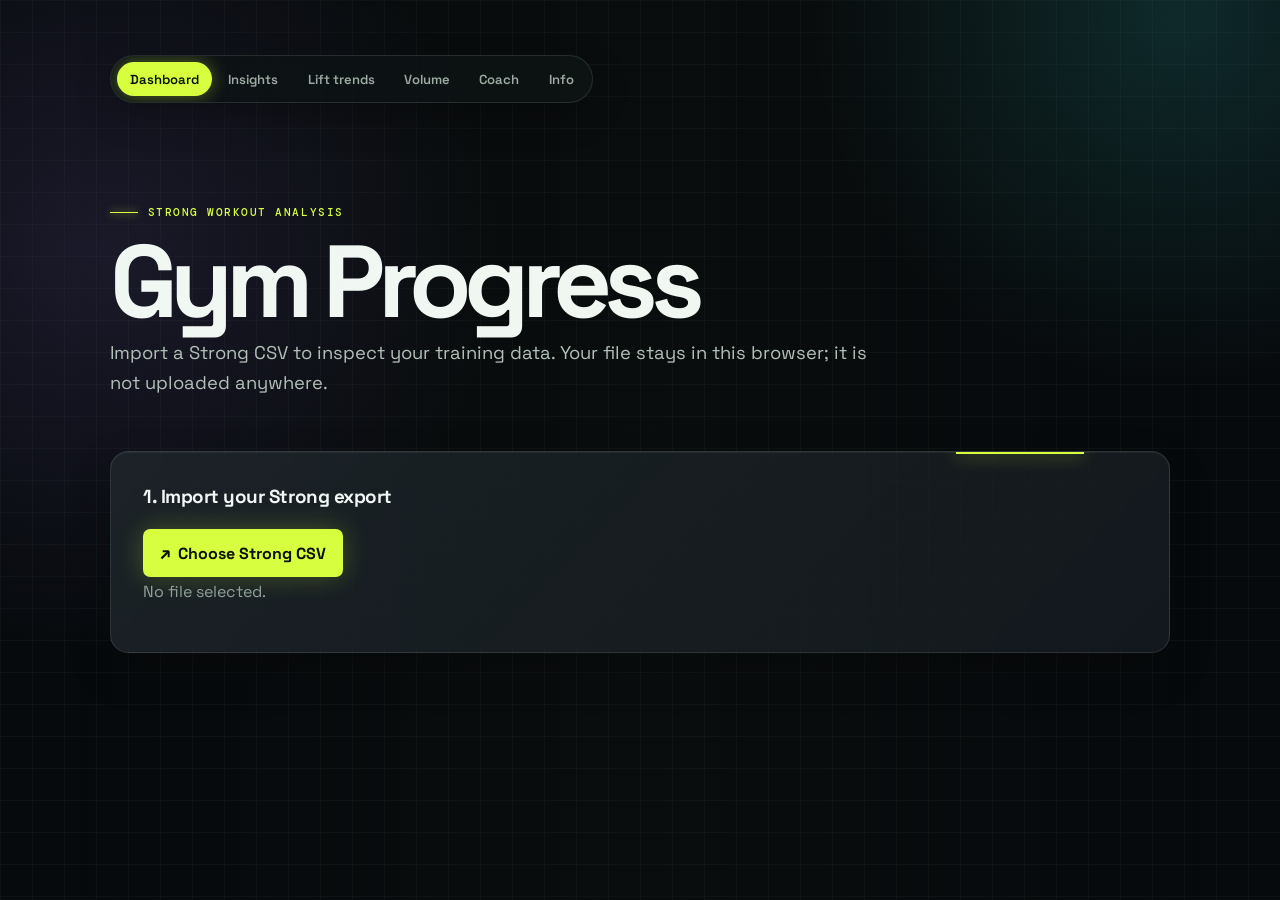
==== commit 907c0fab: "Add transparent measure information page" ====
--- a/index.html
+++ b/index.html
@@ -15,6 +15,7 @@
           <a href="trends.html">Lift trends</a>
           <a href="volume.html">Volume</a>
           <a href="coach.html">Coach</a>
+          <a href="info.html">Info</a>
         </nav>
         <p class="eyebrow">Strong workout analysis</p>
         <h1>Gym Progress</h1>
--- a/style.css
+++ b/style.css
@@ -58,8 +58,8 @@
 .insight-kpi-label { display: flex; align-items: center; gap: .55rem; color: #c9d4cf; font-family: "DM Mono",monospace; font-size: .65rem; letter-spacing: .04em; text-transform: uppercase; }
 .insight-icon { display: grid; width: 1.9rem; height: 1.9rem; place-items: center; color: var(--kpi-color); background: color-mix(in srgb,var(--kpi-color) 14%,transparent); border: 1px solid color-mix(in srgb,var(--kpi-color) 30%,transparent); border-radius: .55rem; font-size: 1rem; }
 .insight-kpi>strong { display: block; margin-top: .65rem; color: #f6faf8; font-size: clamp(1.7rem,3.4vw,2.45rem); line-height: .95; letter-spacing: -.055em; }
-.insight-kpi>p { position: relative; z-index: 1; max-width: 15rem; margin: .55rem 0 0; color: var(--kpi-color); font-size: .75rem; line-height: 1.4; }
-.insight-sparkline { position: absolute; right: .7rem; bottom: .55rem; width: 42%; height: 2.3rem; opacity: .75; }
+.insight-kpi>p { position: relative; z-index: 1; max-width: 66%; margin: .55rem 0 0; color: var(--kpi-color); font-size: .75rem; line-height: 1.4; }
+.insight-sparkline { position: absolute; right: .75rem; bottom: .65rem; width: 29%; height: 1.45rem; opacity: .68; }
 .insight-sparkline svg,.efficiency-spark svg { width: 100%; height: 100%; overflow: visible; }
 .insights-dashboard-grid { display: grid; grid-template-columns: repeat(12,minmax(0,1fr)); gap: .75rem; }
 .insight-panel { grid-column: span 4; min-width: 0; padding: 1.15rem; background: linear-gradient(135deg,rgba(255,255,255,.048),rgba(255,255,255,.012)),var(--panel); border: 1px solid var(--line); border-radius: .9rem; box-shadow: inset 0 1px 0 rgba(255,255,255,.04),0 18px 40px rgba(0,0,0,.16); }
@@ -67,6 +67,8 @@
 .insight-panel-heading { display: flex; align-items: flex-start; justify-content: space-between; gap: 1rem; margin-bottom: .9rem; }
 .insight-panel-heading h2 { margin-bottom: 0; color: #edf4f0; }
 .insight-panel-heading>a { flex: 0 0 auto; font-size: .78rem; text-decoration: none; }
+.opportunity-select { display: grid; gap: .3rem; color: var(--muted); font-family: "DM Mono",monospace; font-size: .58rem; letter-spacing: .06em; text-transform: uppercase; }
+.opportunity-select select { width: 9.5rem; padding: .48rem .55rem; font-size: .72rem; text-transform: none; }
 .panel-kicker { margin-bottom: .25rem; color: var(--acid); font-family: "DM Mono",monospace; font-size: .61rem; letter-spacing: .1em; text-transform: uppercase; }
 .insight-legend { display: flex; flex-wrap: wrap; gap: .75rem; color: var(--muted); font-size: .75rem; }
 .insight-legend span { display: flex; align-items: center; gap: .35rem; }
@@ -75,6 +77,10 @@
 .insights-chart svg { display: block; width: 100%; height: auto; }
 .insight-grid-line { stroke: rgba(209,232,219,.09); stroke-width: 1; }
 .insight-axis-label { fill: #788a82; font-family: "DM Mono",monospace; font-size: 11px; }
+.insight-axis-label-left { fill: var(--cyan); } .insight-axis-label-right { fill: var(--violet); }
+.insight-axis-line { stroke: rgba(209,232,219,.22); stroke-width: 1; }
+.insight-axis-title { font-family: "DM Mono",monospace; font-size: 10px; letter-spacing: .04em; text-transform: uppercase; }
+.insight-axis-title-left { fill: var(--cyan); } .insight-axis-title-right { fill: var(--violet); }
 .opportunity-gauge { --score: 0; position: relative; display: grid; width: 12rem; aspect-ratio: 2/1; margin: 1.75rem auto .8rem; overflow: hidden; place-items: end center; }
 .opportunity-gauge::before { position: absolute; inset: 0; content: ""; background: conic-gradient(from 270deg at 50% 100%,var(--warning) 0 var(--gauge-progress,0%),rgba(255,255,255,.08) var(--gauge-progress,0%) 50%,transparent 50%); border-radius: 12rem 12rem 0 0; mask: radial-gradient(circle at 50% 100%,transparent 0 53%,#000 54%); }
 .opportunity-gauge>div { position: relative; display: flex; align-items: baseline; gap: .25rem; padding-bottom: .15rem; }
@@ -106,3 +112,37 @@
 .coverage-grid p,.insight-empty { margin-bottom: 0; color: var(--muted); font-size: .74rem; line-height: 1.5; }
 @media (max-width:1000px) { .insight-kpi-grid { grid-template-columns: repeat(2,minmax(0,1fr)); } .insight-kpi:last-child { grid-column: span 2; } .insight-panel,.insight-panel-wide { grid-column: span 6; } .coverage-grid { grid-template-columns: repeat(2,minmax(0,1fr)); } }
 @media (max-width:700px) { .insights-heading-row { align-items: flex-start; flex-direction: column; } .insight-kpi-grid { grid-template-columns: 1fr; } .insight-kpi:last-child { grid-column: auto; } .insight-panel,.insight-panel-wide { grid-column: 1/-1; } .score-components { grid-template-columns: 1fr; } .efficiency-row { grid-template-columns: minmax(0,1fr) 3.7rem; } .efficiency-spark { display: none; } .coverage-grid { grid-template-columns: 1fr; } }
+
+/* Measure information */
+.info-page { max-width: 1180px; }
+.info-page header { padding-bottom: 1.75rem; }
+.info-notice { margin-bottom: 1rem; padding: 1.1rem 1.2rem; background: linear-gradient(90deg,rgba(62,233,225,.1),rgba(215,255,63,.04)); border: 1px solid rgba(62,233,225,.25); border-left: 3px solid var(--cyan); border-radius: .8rem; }
+.info-notice strong { color: var(--cyan); } .info-notice p { margin: .4rem 0 0; color: #bccac3; line-height: 1.55; }
+.info-toc { position: sticky; top: .75rem; z-index: 5; display: flex; gap: .35rem; margin: 1rem 0 3rem; padding: .45rem; overflow-x: auto; background: rgba(7,10,13,.9); border: 1px solid var(--line); border-radius: 999px; backdrop-filter: blur(12px); }
+.info-toc a { flex: 0 0 auto; padding: .52rem .72rem; color: #aebdb6; border-radius: 999px; font-size: .75rem; text-decoration: none; } .info-toc a:hover { color: #0b1006; background: var(--acid); }
+.info-section { margin: 0 0 4rem; scroll-margin-top: 5rem; }
+.info-section>h2 { margin-bottom: 1.2rem; font-size: clamp(1.65rem,3vw,2.35rem); }
+.info-grid { display: grid; grid-template-columns: repeat(3,minmax(0,1fr)); gap: .75rem; }
+.info-card,.info-measure,.info-limitations,.info-footer { background: linear-gradient(135deg,rgba(255,255,255,.05),rgba(255,255,255,.012)),var(--panel); border: 1px solid var(--line); border-radius: .85rem; box-shadow: inset 0 1px 0 rgba(255,255,255,.04),0 16px 36px rgba(0,0,0,.14); }
+.info-card { padding: 1.15rem; } .info-card-wide { grid-column: span 2; }
+.info-card h3 { margin-bottom: .65rem; color: #edf5f1; } .info-card p,.info-measure-content>p { color: #aebdb6; font-size: .86rem; line-height: 1.6; }
+.info-card code { color: var(--cyan); }
+.info-formula { margin: .8rem 0; padding: .75rem .85rem; overflow-x: auto; color: var(--acid); background: rgba(4,8,10,.62); border: 1px solid rgba(215,255,63,.14); border-radius: .55rem; font-family: "DM Mono",monospace; font-size: .77rem; line-height: 1.65; }
+.info-limit,.info-warning,.info-example { margin-bottom: 0!important; padding-top: .65rem; border-top: 1px solid var(--line); font-size: .76rem!important; }
+.info-warning { color: #ffc0b9!important; } .info-example { color: #9bded9!important; }
+.info-measure { margin-bottom: .75rem; overflow: hidden; }
+.info-measure summary { position: relative; display: flex; align-items: center; justify-content: space-between; gap: 1rem; padding: 1rem 1.15rem; cursor: pointer; list-style: none; } .info-measure summary::-webkit-details-marker { display: none; }
+.info-measure summary::after { content: "+"; color: var(--acid); font-size: 1.2rem; } .info-measure[open] summary::after { content: "−"; }
+.info-measure summary span { color: #edf5f1; font-weight: 700; } .info-measure summary small { margin-left: auto; color: var(--muted); font-family: "DM Mono",monospace; font-size: .65rem; }
+.info-measure-content { padding: 0 1.15rem 1.2rem; border-top: 1px solid var(--line); }
+.info-measure-content>p:first-child { margin-top: 1rem; }
+.info-measure dl,.info-card dl { display: grid; grid-template-columns: max-content 1fr; gap: .45rem .8rem; margin: .9rem 0 0; font-size: .8rem; }
+.info-measure dt,.info-card dt { color: var(--cyan); font-weight: 700; } .info-measure dd,.info-card dd { margin: 0; color: #aebdb6; }
+.info-score-parts { display: grid; grid-template-columns: repeat(3,1fr); gap: .65rem; margin: 1rem 0; }
+.info-score-parts article { padding: .85rem; background: rgba(255,255,255,.025); border: 1px solid var(--line); border-radius: .6rem; }
+.info-score-parts strong,.info-score-parts span,.info-score-parts code { display: block; } .info-score-parts strong { color: var(--warning); } .info-score-parts span { margin: .25rem 0 .65rem; color: #d6e1dc; font-size: .78rem; } .info-score-parts code { color: var(--muted); font-family: "DM Mono",monospace; font-size: .68rem; line-height: 1.5; }
+.info-limitations { display: grid; grid-template-columns: repeat(2,1fr); gap: 0 1.5rem; padding: 1.1rem 1.25rem; }
+.info-limitations p { margin: 0; padding: .85rem 0; color: #aebdb6; border-bottom: 1px solid var(--line); line-height: 1.55; } .info-limitations strong { color: #edf5f1; }
+.info-footer { padding: 1rem 1.15rem; color: var(--muted); font-size: .78rem; } .info-footer p { margin: 0; }
+@media (max-width:850px) { .info-grid { grid-template-columns: repeat(2,minmax(0,1fr)); } .info-score-parts { grid-template-columns: 1fr; } }
+@media (max-width:580px) { .info-grid,.info-limitations { grid-template-columns: 1fr; } .info-card-wide { grid-column: auto; } .info-measure summary { align-items: flex-start; flex-direction: column; } .info-measure summary small { margin-left: 0; } .info-measure summary::after { position: absolute; right: 2rem; } .info-measure dl,.info-card dl { grid-template-columns: 1fr; } }
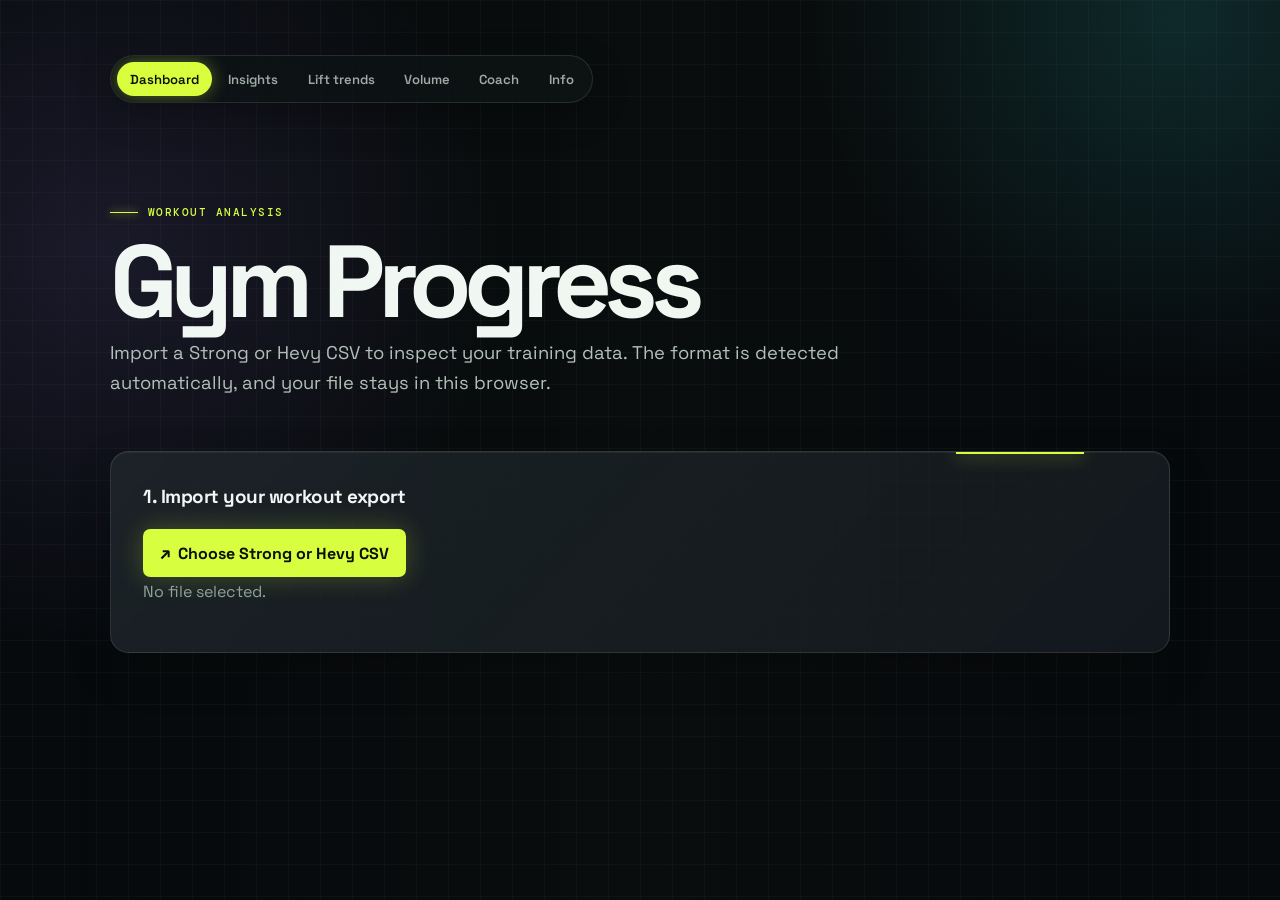
==== commit 643f36dc: "Add automatic Hevy CSV imports" ====
--- a/index.html
+++ b/index.html
@@ -17,15 +17,15 @@
           <a href="coach.html">Coach</a>
           <a href="info.html">Info</a>
         </nav>
-        <p class="eyebrow">Strong workout analysis</p>
+        <p class="eyebrow">Workout analysis</p>
         <h1>Gym Progress</h1>
-        <p class="intro">Import a Strong CSV to inspect your training data. Your file stays in this browser; it is not uploaded anywhere.</p>
+        <p class="intro">Import a Strong or Hevy CSV to inspect your training data. The format is detected automatically, and your file stays in this browser.</p>
       </header>
 
       <section class="upload-panel" aria-labelledby="upload-title">
-        <h2 id="upload-title">1. Import your Strong export</h2>
+        <h2 id="upload-title">1. Import your workout export</h2>
         <label class="file-picker" for="csv-file">
-          <span>Choose Strong CSV</span>
+          <span>Choose Strong or Hevy CSV</span>
           <input id="csv-file" type="file" accept=".csv,text/csv" />
         </label>
         <p id="file-status" class="status" aria-live="polite">No file selected.</p>
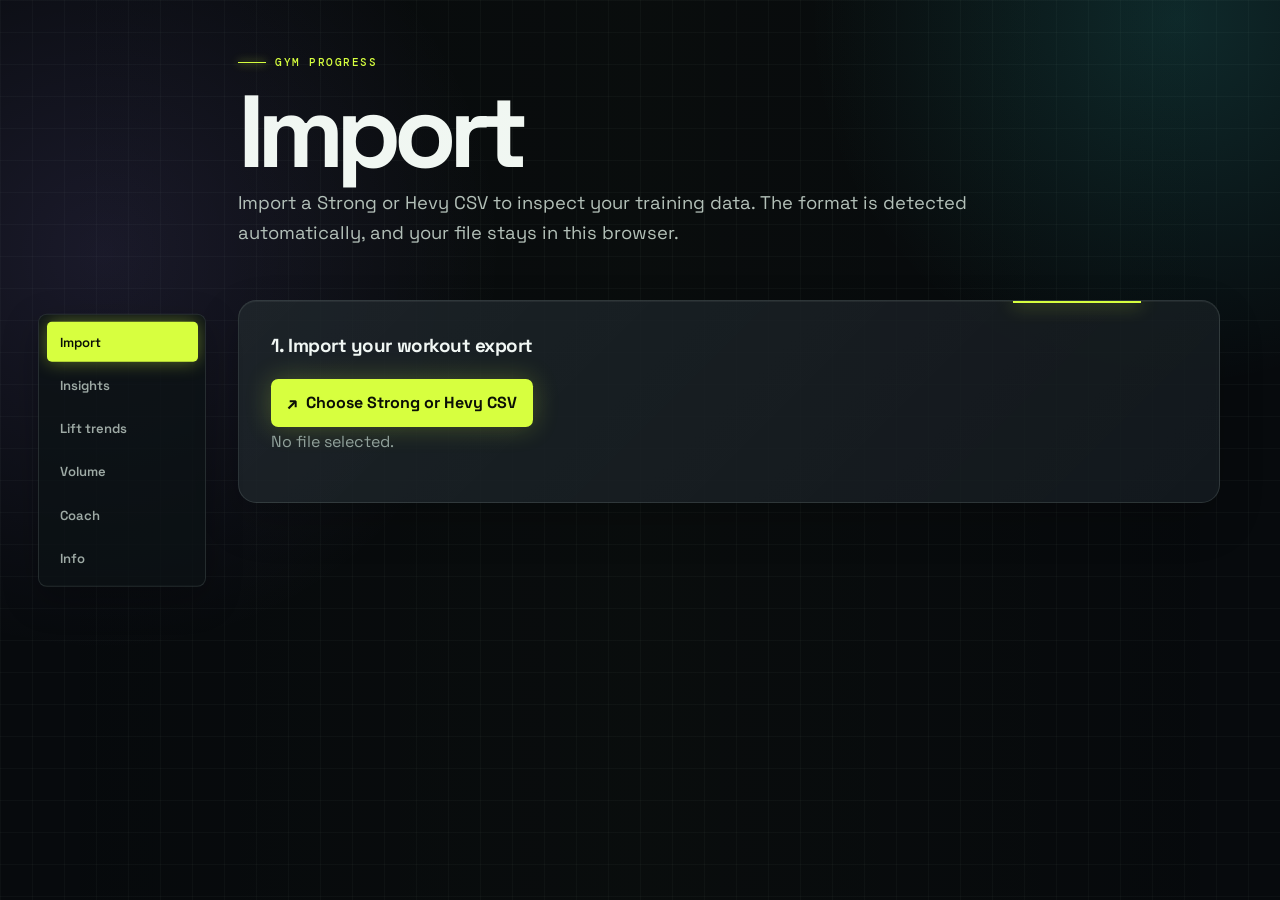
==== commit 85cefd86: "Rename Import page and use total opportunity volume" ====
--- a/index.html
+++ b/index.html
@@ -3,22 +3,22 @@
   <head>
     <meta charset="UTF-8" />
     <meta name="viewport" content="width=device-width, initial-scale=1.0" />
-    <title>Gym Progress</title>
+    <title>Import · Gym Progress</title>
     <link rel="stylesheet" href="style.css" />
   </head>
   <body>
     <main class="app">
       <header>
         <nav class="site-nav" aria-label="Main navigation">
-          <a href="index.html" aria-current="page">Dashboard</a>
+          <a href="index.html" aria-current="page">Import</a>
           <a href="insights.html">Insights</a>
           <a href="trends.html">Lift trends</a>
           <a href="volume.html">Volume</a>
           <a href="coach.html">Coach</a>
           <a href="info.html">Info</a>
         </nav>
-        <p class="eyebrow">Workout analysis</p>
-        <h1>Gym Progress</h1>
+        <p class="eyebrow">Gym Progress</p>
+        <h1>Import</h1>
         <p class="intro">Import a Strong or Hevy CSV to inspect your training data. The format is detected automatically, and your file stays in this browser.</p>
       </header>
 
--- a/style.css
+++ b/style.css
@@ -6,8 +6,8 @@
 body::before { position: fixed; inset: 0; content: ""; pointer-events: none; background: linear-gradient(90deg,transparent,rgba(215,255,63,.015),transparent); }
 .app { max-width: 1100px; margin: 0 auto; padding: clamp(1.25rem,4vw,4.5rem) 1.25rem 4rem; }
 header { padding: .25rem 0 2.75rem; }
-.site-nav { display: flex; align-items: center; width: fit-content; max-width: 100%; gap: .2rem; margin-bottom: clamp(3rem,8vw,6.5rem); padding: .35rem; overflow-x: auto; background: rgba(12,18,21,.78); border: 1px solid var(--line); border-radius: 999px; box-shadow: 0 12px 35px rgba(0,0,0,.25); }
-.site-nav a { flex: 0 0 auto; padding: .55rem .82rem; color: #9eaaa5; border-radius: 999px; font-size: .82rem; font-weight: 600; text-decoration: none; transition: .16s ease; }
+.site-nav { display: flex; align-items: center; width: fit-content; max-width: 100%; gap: .2rem; margin-bottom: clamp(3rem,8vw,6.5rem); padding: .35rem; overflow-x: auto; background: rgba(12,18,21,.78); border: 1px solid var(--line); border-radius: .55rem; box-shadow: 0 12px 35px rgba(0,0,0,.25); }
+.site-nav a { flex: 0 0 auto; padding: .55rem .82rem; color: #9eaaa5; border-radius: .3rem; font-size: .82rem; font-weight: 600; text-decoration: none; transition: .16s ease; }
 .site-nav a:hover { color: var(--acid); }
 .site-nav a[aria-current="page"] { color: #0b1006; background: var(--acid); box-shadow: 0 0 18px rgba(215,255,63,.38); }
 h1,h2,h3,p { margin-top: 0; }
@@ -40,6 +40,30 @@
 .body-map-section { margin-top: 1.75rem; } .body-map-legend { display: flex; align-items: center; gap: .5rem; margin: .75rem 0; color: var(--muted); font-size: .8rem; } .body-map-legend i { display: block; width: 9rem; height: .65rem; background: linear-gradient(90deg,#1c3635,var(--cyan),var(--acid)); border-radius: 99px; } .body-map { display: block; width: min(100%,600px); margin: 0 auto; filter: drop-shadow(0 8px 22px rgba(0,0,0,.35)); } .body-silhouette { fill: #182126; } .body-map-label { fill: #9aaba3; font-family: "DM Mono",monospace; font-size: 12px; font-weight: 500; text-anchor: middle; } .body-regions [data-muscle] { fill: #294744; stroke: #0e1518; stroke-width: 1.5; cursor: pointer; transition: .15s ease; } .body-regions [data-muscle]:hover,.body-regions [data-muscle]:focus,.body-regions [data-muscle].is-highlighted { stroke: var(--acid); stroke-width: 2.5; filter: drop-shadow(0 0 7px rgba(215,255,63,.8)); }
 .deload-section { padding: 1.2rem 1.35rem; border-left: 3px solid var(--violet); border-radius: 0 .85rem .85rem 0; } .one-rm-panel code { padding: .1rem .25rem; color: var(--cyan); background: rgba(62,233,225,.09); border-radius: .25rem; } .one-rm-chart { width: 100%; height: auto; margin-top: .75rem; } #unmapped-list { padding-left: 1.25rem; line-height: 1.6; }
 @media (max-width:520px) { .app { padding-inline: 1rem; } header { padding-bottom: 2rem; } .site-nav { width: 100%; margin-bottom: 3.5rem; } .site-nav a { padding-inline: .7rem; font-size: .75rem; } h1 { font-size: clamp(3rem,16vw,4.4rem); } th,td { padding: .75rem; } }
+
+/* Desktop navigation rail */
+@media (min-width: 760px) {
+  .app {
+    max-width: 1080px;
+    margin-left: clamp(12.5rem, 17vw, 17rem);
+    margin-right: 2.5rem;
+  }
+
+  .site-nav {
+    position: fixed;
+    z-index: 10;
+    top: 50%;
+    left: clamp(1rem, 3vw, 3rem);
+    width: 10.5rem;
+    flex-direction: column;
+    align-items: stretch;
+    margin: 0;
+    padding: .45rem;
+    transform: translateY(-50%);
+  }
+
+  .site-nav a { padding: .72rem .85rem; }
+}
 
 /* Insights dashboard */
 .insights-page { max-width: 1320px; }
